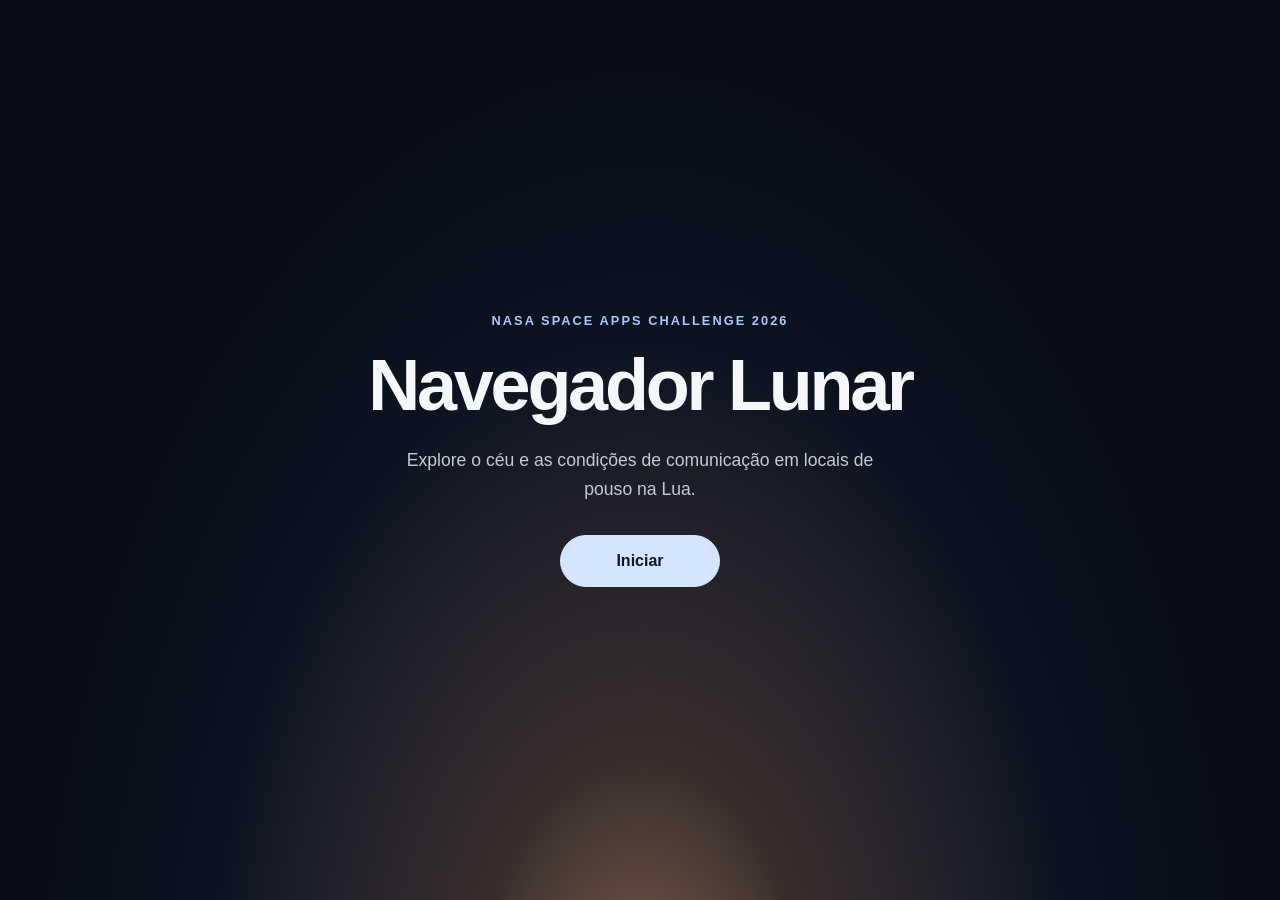
==== src/lunarnav/resources/template/index.html @ e4a52fcb "front end inicial" ====
<!doctype html>
<html lang="pt-BR">
  <head>
    <meta charset="UTF-8" />
    <meta name="viewport" content="width=device-width, initial-scale=1.0" />
    <meta
      name="description"
      content="Explore as condições de iluminação e comunicação em locais de pouso na Lua."
    />
    <title>Navegador Lunar</title>
    <link rel="stylesheet" href="../css/style.css" />
  </head>
  <body>
    <main class="screen">
      <section class="welcome" aria-labelledby="page-title">
        <p class="eyebrow">NASA Space Apps Challenge 2026</p>
        <h1 id="page-title">Navegador Lunar</h1>
        <p class="description">
          Explore o céu e as condições de comunicação em locais de pouso na Lua.
        </p>
        <a class="start-button" href="principal.html">Iniciar</a>
      </section>
    </main>
  </body>
</html>
---- src/lunarnav/resources/css/style.css ----
:root {
  color-scheme: dark;
  font-family: "Segoe UI", Arial, sans-serif;
  background: #080d18;
  color: #f5f7fb;
  font-synthesis: none;
  text-rendering: optimizeLegibility;
  -webkit-font-smoothing: antialiased;
  -moz-osx-font-smoothing: grayscale;
}

* {
  box-sizing: border-box;
}

body {
  min-width: 320px;
  min-height: 100vh;
  margin: 0;
}

.screen {
  display: grid;
  min-height: 100vh;
  place-items: center;
  padding: 2rem;
  overflow: hidden;
  background:
    radial-gradient(ellipse at 50% 115%, #80644c 0, #382d2c 19%, transparent 48%),
    radial-gradient(ellipse at 50% 120%, #172338 0, transparent 66%),
    #080d18;
}

.welcome {
  width: min(100%, 38rem);
  text-align: center;
}

.eyebrow {
  margin: 0 0 1rem;
  color: #a9c8ff;
  font-size: 0.8rem;
  font-weight: 700;
  letter-spacing: 0.16em;
  text-transform: uppercase;
}

h1 {
  margin: 0;
  font-size: clamp(2.5rem, 8vw, 4.5rem);
  letter-spacing: -0.045em;
}

.description {
  max-width: 30rem;
  margin: 1.25rem auto 2rem;
  color: #c4cad5;
  font-size: 1.1rem;
  line-height: 1.6;
}

.start-button {
  display: inline-flex;
  min-width: 10rem;
  min-height: 3.25rem;
  align-items: center;
  justify-content: center;
  padding: 0.75rem 1.5rem;
  border: 1px solid #d5e4ff;
  border-radius: 999px;
  background: #d5e4ff;
  color: #101827;
  font-size: 1rem;
  font-weight: 700;
  text-decoration: none;
  transition:
    background-color 160ms ease,
    border-color 160ms ease,
    transform 160ms ease;
}

.start-button:hover {
  transform: translateY(-2px);
  border-color: #fff;
  background: #fff;
}

.start-button:focus-visible {
  outline: 3px solid #91baff;
  outline-offset: 4px;
}

.secondary-button {
  border-color: #7184a5;
  background: transparent;
  color: #f5f7fb;
}

.secondary-button:hover {
  border-color: #d5e4ff;
  background: rgb(213 228 255 / 10%);
}

.map-page {
  min-height: 100vh;
  background:
    radial-gradient(ellipse at 50% 0, rgb(41 70 111 / 28%), transparent 48%),
    #080d18;
}

.map-app {
  display: flex;
  min-height: 100vh;
  flex-direction: column;
  padding: clamp(1rem, 3vw, 2.5rem);
}

.map-header {
  display: grid;
  grid-template-columns: auto 1fr auto;
  align-items: center;
  gap: 1.25rem;
  margin-bottom: 1.5rem;
}

.exit-button {
  display: inline-flex;
  min-height: 2.5rem;
  align-items: center;
  justify-content: center;
  padding: 0.6rem 1.15rem;
  border: 1px solid #ff7777;
  border-radius: 0.65rem;
  background: #d6323f;
  color: #fff;
  font-weight: 700;
  text-decoration: none;
  transition:
    background-color 160ms ease,
    transform 160ms ease;
}

.exit-button:hover {
  transform: translateY(-1px);
  background: #b92330;
}

.exit-button:focus-visible,
.location-tab:focus-visible,
.icon-button:focus-visible,
.submit-location:focus-visible,
.delete-location-button:focus-visible,
.cancel-delete-button:focus-visible {
  outline: 3px solid #91baff;
  outline-offset: 3px;
}

.map-heading .eyebrow {
  margin-bottom: 0.25rem;
  font-size: 0.68rem;
}

.map-heading h1 {
  font-size: clamp(1.5rem, 4vw, 2rem);
  letter-spacing: -0.025em;
}

.map-subtitle {
  margin: 0;
  color: #aab5c7;
  font-size: 0.9rem;
  text-align: right;
}

.map-workspace {
  display: flex;
  min-height: 0;
  flex: 1;
  flex-direction: column;
  overflow: hidden;
  border: 1px solid #25334a;
  border-radius: 1rem;
  background: #0c1422;
  box-shadow: 0 1.5rem 4rem rgb(0 0 0 / 22%);
}

.map-toolbar {
  display: flex;
  align-items: center;
  justify-content: space-between;
  gap: 1rem;
  padding: 1rem 1.25rem;
  border-bottom: 1px solid #25334a;
}

.map-toolbar h2,
.drawer-heading h2 {
  margin: 0;
  font-size: 1.05rem;
}

.map-toolbar p,
.map-footer {
  margin: 0.3rem 0 0;
  color: #9daac0;
  font-size: 0.82rem;
}

.map-hint {
  color: #b6c8e4;
  font-size: 0.85rem;
}

.map-canvas-wrap {
  min-height: 20rem;
  flex: 1;
}

.lunar-map {
  display: block;
  width: 100%;
  height: 100%;
  cursor: grab;
  touch-action: none;
}

.lunar-map:active {
  cursor: grabbing;
}

.map-footer {
  margin: 0;
  padding: 0.7rem 1.25rem;
  border-top: 1px solid #25334a;
}

.scenario-dashboard {
  margin-top: 1.5rem;
  padding: clamp(1rem, 3vw, 1.5rem);
  border: 1px solid #25334a;
  border-radius: 1rem;
  background: #0c1422;
  box-shadow: 0 1.5rem 4rem rgb(0 0 0 / 18%);
}

.scenario-toolbar {
  display: flex;
  align-items: flex-start;
  justify-content: space-between;
  gap: 1.25rem;
  padding-bottom: 1.25rem;
  border-bottom: 1px solid #25334a;
}

.scenario-toolbar .eyebrow {
  margin-bottom: 0.4rem;
  font-size: 0.68rem;
}

.scenario-toolbar h2 {
  margin: 0;
  font-size: clamp(1.25rem, 3vw, 1.6rem);
}

.scenario-toolbar p:not(.eyebrow) {
  max-width: 42rem;
  margin: 0.5rem 0 0;
  color: #9daac0;
  font-size: 0.88rem;
  line-height: 1.5;
}

.scenario-add-button {
  min-height: 2.8rem;
  flex: 0 0 auto;
  padding: 0.65rem 1rem;
  border: 1px solid #6888b6;
  border-radius: 0.65rem;
  background: #172941;
  color: #f5f7fb;
  cursor: pointer;
  font: inherit;
  font-weight: 650;
}

.scenario-add-button:hover {
  background: #223b5d;
}

.scenario-add-button:focus-visible,
.scenario-remove-button:focus-visible,
.scenario-compare-button:focus-visible {
  outline: 3px solid #91baff;
  outline-offset: 3px;
}

.scenario-add-button:disabled {
  border-color: #45536b;
  background: #29364a;
  color: #96a2b5;
  cursor: not-allowed;
}

.scenario-list {
  display: grid;
  grid-template-columns: repeat(auto-fit, minmax(min(100%, 19rem), 1fr));
  gap: 1rem;
  padding-top: 1rem;
}

.scenario-card {
  min-width: 0;
  padding: 1rem;
  border: 1px solid #2c3d56;
  border-radius: 0.8rem;
  background: #101a2a;
}

.scenario-card-header {
  display: flex;
  align-items: center;
  justify-content: space-between;
  gap: 0.75rem;
  margin-bottom: 0.75rem;
}

.scenario-card-header h3 {
  margin: 0;
  font-size: 1rem;
}

.scenario-remove-button {
  padding: 0.35rem 0.55rem;
  border: 1px solid #59414c;
  border-radius: 0.5rem;
  background: transparent;
  color: #ffb6bc;
  cursor: pointer;
  font: inherit;
  font-size: 0.8rem;
}

.scenario-remove-button:hover {
  background: #3a202b;
}

.scenario-fields {
  display: grid;
  gap: 0.65rem;
}

.scenario-fields label {
  margin-top: 0.35rem;
  color: #d6deeb;
  font-size: 0.82rem;
  font-weight: 600;
}

.scenario-fields select,
.scenario-fields input {
  width: 100%;
  min-height: 2.75rem;
  padding: 0.65rem 0.75rem;
  border: 1px solid #394b65;
  border-radius: 0.6rem;
  background: #0a1220;
  color: #f5f7fb;
  font: inherit;
}

.scenario-fields select:focus-visible,
.scenario-fields input:focus-visible {
  outline: 2px solid #91baff;
  outline-offset: 2px;
}

.scenario-fields select:disabled {
  color: #77869d;
}

.scenario-delay-header {
  display: flex;
  align-items: baseline;
  justify-content: space-between;
  gap: 0.75rem;
  margin-top: 0.35rem;
}

.scenario-delay-header label {
  margin: 0;
}

.scenario-delay-value {
  color: #ffd28b;
  font-size: 0.85rem;
  font-weight: 700;
  white-space: nowrap;
}

.scenario-fields input[type="range"] {
  min-height: 1.25rem;
  padding: 0;
  border: 0;
  background: transparent;
  accent-color: #a9c8ff;
  cursor: pointer;
}

.scenario-fields input[type="range"]:focus-visible {
  outline-offset: 4px;
}

.scenario-delay-scale {
  display: flex;
  justify-content: space-between;
  margin-top: -0.5rem;
  color: #9daac0;
  font-size: 0.72rem;
}

.scenario-status {
  margin: 1rem 0 0;
  color: #b7c5d9;
  font-size: 0.85rem;
}

.scenario-status:empty {
  display: none;
}

.scenario-compare-button {
  width: 100%;
  margin-top: 1rem;
}

.scenario-results {
  margin-top: 1.5rem;
  padding-top: 1.25rem;
  border-top: 1px solid #2a3950;
}

.scenario-results > h3 {
  margin: 0 0 1rem;
  font-size: 1.1rem;
}

.scenario-metrics {
  display: grid;
  grid-template-columns: repeat(auto-fit, minmax(min(100%, 16rem), 1fr));
  gap: 1rem;
}

.scenario-metric-card {
  padding: 1rem;
  border: 1px solid #2c3d56;
  border-radius: 0.8rem;
  background: #101a2a;
}

.scenario-metric-card h4 {
  margin: 0;
  font-size: 0.95rem;
}

.scenario-metric-location {
  margin: 0.35rem 0 0.9rem;
  color: #9daac0;
  font-size: 0.8rem;
}

.scenario-metric-list {
  display: grid;
  gap: 0.7rem;
  margin: 0;
}

.scenario-metric-list > div {
  display: flex;
  justify-content: space-between;
  gap: 0.75rem;
  padding-top: 0.6rem;
  border-top: 1px solid #25334a;
}

.scenario-metric-list dt {
  color: #b7c5d9;
  font-size: 0.8rem;
}

.scenario-metric-list dd {
  margin: 0;
  color: #ffd28b;
  font-weight: 700;
}

.scenario-data-status {
  margin: 0.9rem 0 0;
  color: #a9c8ff;
  font-size: 0.78rem;
}

.timeline-placeholder {
  margin-top: 1rem;
  padding: 1rem;
  border: 1px dashed #40516b;
  border-radius: 0.8rem;
  background:
    linear-gradient(90deg, transparent 49.8%, #24354d 50%, transparent 50.2%),
    linear-gradient(transparent 49.8%, #24354d 50%, transparent 50.2%),
    #0a1220;
}

.timeline-placeholder h4 {
  margin: 0;
  font-size: 0.9rem;
}

.timeline-placeholder p {
  margin: 0.5rem 0 0;
  color: #b7c5d9;
  font-size: 0.82rem;
  line-height: 1.5;
}

.map-status {
  position: absolute;
  width: 1px;
  height: 1px;
  overflow: hidden;
  clip: rect(0, 0, 0, 0);
  white-space: nowrap;
  clip-path: inset(50%);
}

.map-status:not(:empty) {
  position: static;
  width: auto;
  height: auto;
  margin: 0.75rem 0 0;
  color: #ffd28b;
  font-size: 0.85rem;
  clip: auto;
  clip-path: none;
  white-space: normal;
}

.map-actions {
  display: flex;
  flex-wrap: wrap;
  justify-content: flex-end;
  gap: 0.75rem;
  margin-top: 1rem;
}

.location-tab {
  display: flex;
  min-height: 3.25rem;
  align-items: center;
  gap: 0.6rem;
  padding: 0.75rem 1rem;
  border: 1px solid #6888b6;
  border-radius: 0.8rem;
  background: #172941;
  color: #f5f7fb;
  cursor: pointer;
  font: inherit;
  font-weight: 650;
  box-shadow: 0 0.5rem 1.5rem rgb(0 0 0 / 25%);
}

.location-tab:hover {
  background: #223b5d;
}

.comparison-tab {
  border-color: #6876a9;
  background: #242a49;
}

.comparison-tab:hover {
  background: #343c66;
}

.delete-tab {
  border-color: #ff7777;
  background: #852d38;
}

.delete-tab:hover {
  background: #a52e3b;
}

.delete-tab > span:first-child {
  color: #ffd1d1;
}

.location-tab > span:first-child {
  color: #a9c8ff;
  font-size: 1.35rem;
  line-height: 1;
}

.drawer-backdrop {
  position: fixed;
  z-index: 4;
  inset: 0;
  background: rgb(3 7 14 / 62%);
  opacity: 0;
  transition: opacity 220ms ease;
}

.drawer-backdrop[hidden] {
  display: block;
  visibility: hidden;
}

.drawer-backdrop.is-visible {
  visibility: visible;
  opacity: 1;
}

.side-drawer {
  position: fixed;
  z-index: 5;
  top: 0;
  right: 0;
  display: flex;
  width: min(25rem, 100%);
  height: 100vh;
  flex-direction: column;
  padding: 1.5rem;
  border-left: 1px solid #2d405d;
  background: #101a2a;
  box-shadow: -1rem 0 3rem rgb(0 0 0 / 30%);
  transform: translateX(102%);
  transition: transform 240ms ease;
}

.side-drawer.is-open {
  transform: translateX(0);
}

.drawer-heading {
  display: flex;
  align-items: center;
  justify-content: space-between;
  gap: 1rem;
  padding-bottom: 1.25rem;
  border-bottom: 1px solid #2a3950;
}

.drawer-heading .eyebrow {
  margin-bottom: 0.4rem;
  font-size: 0.68rem;
}

.icon-button {
  display: grid;
  width: 2.5rem;
  height: 2.5rem;
  place-items: center;
  border: 1px solid #40516b;
  border-radius: 0.65rem;
  background: transparent;
  color: #f5f7fb;
  cursor: pointer;
  font: inherit;
  font-size: 1.5rem;
}

.icon-button:hover {
  background: #22314a;
}

.location-form {
  display: grid;
  gap: 0.65rem;
  padding-top: 1.5rem;
}

.location-form label {
  margin-top: 0.65rem;
  color: #d6deeb;
  font-size: 0.88rem;
  font-weight: 600;
}

.location-form input {
  width: 100%;
  min-height: 2.9rem;
  padding: 0.7rem 0.8rem;
  border: 1px solid #394b65;
  border-radius: 0.6rem;
  background: #0a1220;
  color: #f5f7fb;
  font: inherit;
}

.location-form input[type="color"] {
  width: 3.5rem;
  min-height: 2.75rem;
  padding: 0.25rem;
  cursor: pointer;
}

.location-color-field {
  display: flex;
  align-items: center;
  justify-content: space-between;
  gap: 1rem;
  margin-top: 0.5rem;
}

.location-color-field label {
  margin: 0;
}

.location-form select {
  width: 100%;
  min-height: 2.9rem;
  padding: 0.7rem 0.8rem;
  border: 1px solid #394b65;
  border-radius: 0.6rem;
  background: #0a1220;
  color: #f5f7fb;
  font: inherit;
}

.location-form input::placeholder {
  color: #77869d;
}

.location-form input:focus-visible,
.location-form select:focus-visible {
  outline: 2px solid #91baff;
  outline-offset: 2px;
}

.map-pick-button {
  min-height: 2.9rem;
  margin-top: 0.8rem;
  border: 1px solid #6888b6;
  border-radius: 0.65rem;
  background: #172941;
  color: #f5f7fb;
  cursor: pointer;
  font: inherit;
  font-weight: 650;
}

.map-pick-button:hover {
  background: #223b5d;
}

.map-pick-button:focus-visible {
  outline: 2px solid #91baff;
  outline-offset: 2px;
}

.lunar-map.is-selecting {
  cursor: crosshair;
}

.submit-location {
  min-height: 3rem;
  margin-top: 1.1rem;
  border: 1px solid #b9d1f6;
  border-radius: 0.65rem;
  background: #c9ddfb;
  color: #101827;
  cursor: pointer;
  font: inherit;
  font-weight: 700;
}

.submit-location:hover {
  background: #e0ecff;
}

.submit-location:disabled {
  border-color: #45536b;
  background: #29364a;
  color: #96a2b5;
  cursor: not-allowed;
}

.submit-location:disabled:hover {
  background: #29364a;
}

.comparison-result {
  margin-top: 1.5rem;
  padding-top: 1.25rem;
  border-top: 1px solid #2a3950;
}

.comparison-result h3 {
  margin: 0 0 1rem;
  font-size: 1rem;
}

.comparison-result dl {
  display: grid;
  gap: 0.8rem;
  margin: 0;
}

.comparison-result dl > div {
  display: flex;
  flex-direction: column;
  gap: 0.2rem;
}

.comparison-result dt {
  color: #9daac0;
  font-size: 0.8rem;
}

.comparison-result dd {
  margin: 0;
  color: #f5f7fb;
  font-weight: 600;
}

.comparison-result .distance-result dd {
  color: #ffcf7e;
  font-size: 1.25rem;
}

.comparison-note {
  margin: 1rem 0 0;
  color: #9daac0;
  font-size: 0.8rem;
  line-height: 1.5;
}

.location-form .comparison-note {
  margin: 0.5rem 0 0;
}

.delete-confirmation {
  margin-top: 1.5rem;
  padding-top: 1.25rem;
  border-top: 1px solid #55313a;
}

.delete-confirmation h3 {
  margin: 0 0 0.75rem;
  color: #ffd1d1;
  font-size: 1rem;
}

.delete-confirmation > p:not(.comparison-note) {
  margin: 0;
  color: #f5f7fb;
  font-weight: 600;
  line-height: 1.5;
}

.delete-location-button,
.cancel-delete-button {
  width: 100%;
  min-height: 3rem;
  margin-top: 0.8rem;
  border: 1px solid #ff7777;
  border-radius: 0.65rem;
  background: #d6323f;
  color: #fff;
  cursor: pointer;
  font: inherit;
  font-weight: 700;
}

.delete-location-button:hover {
  background: #b92330;
}

.cancel-delete-button {
  border-color: #40516b;
  background: transparent;
  color: #d6deeb;
}

.cancel-delete-button:hover {
  background: #22314a;
}

@media (prefers-reduced-motion: reduce) {
  *,
  *::before,
  *::after {
    scroll-behavior: auto !important;
    transition-duration: 0.01ms !important;
  }
}

@media (max-width: 640px) {
  .map-app {
    min-height: 100svh;
    padding: 1rem;
  }

  .map-header {
    grid-template-columns: auto 1fr;
    gap: 0.75rem;
    margin-bottom: 1rem;
  }

  .map-subtitle {
    grid-column: 2;
    margin-top: -0.6rem;
    text-align: left;
  }

  .map-toolbar {
    align-items: flex-start;
  }

  .scenario-toolbar {
    flex-direction: column;
  }

  .scenario-add-button {
    width: 100%;
  }

  .map-hint {
    max-width: 8rem;
    text-align: right;
  }

  .map-canvas-wrap {
    min-height: 18rem;
  }

  .map-actions {
    align-items: stretch;
  }

  .location-tab {
    flex: 1 1 13rem;
    justify-content: center;
    border: 1px solid #6888b6;
    border-radius: 0.8rem;
  }

  .comparison-tab {
    border-color: #6876a9;
  }

  .delete-tab {
    border-color: #ff7777;
  }
}
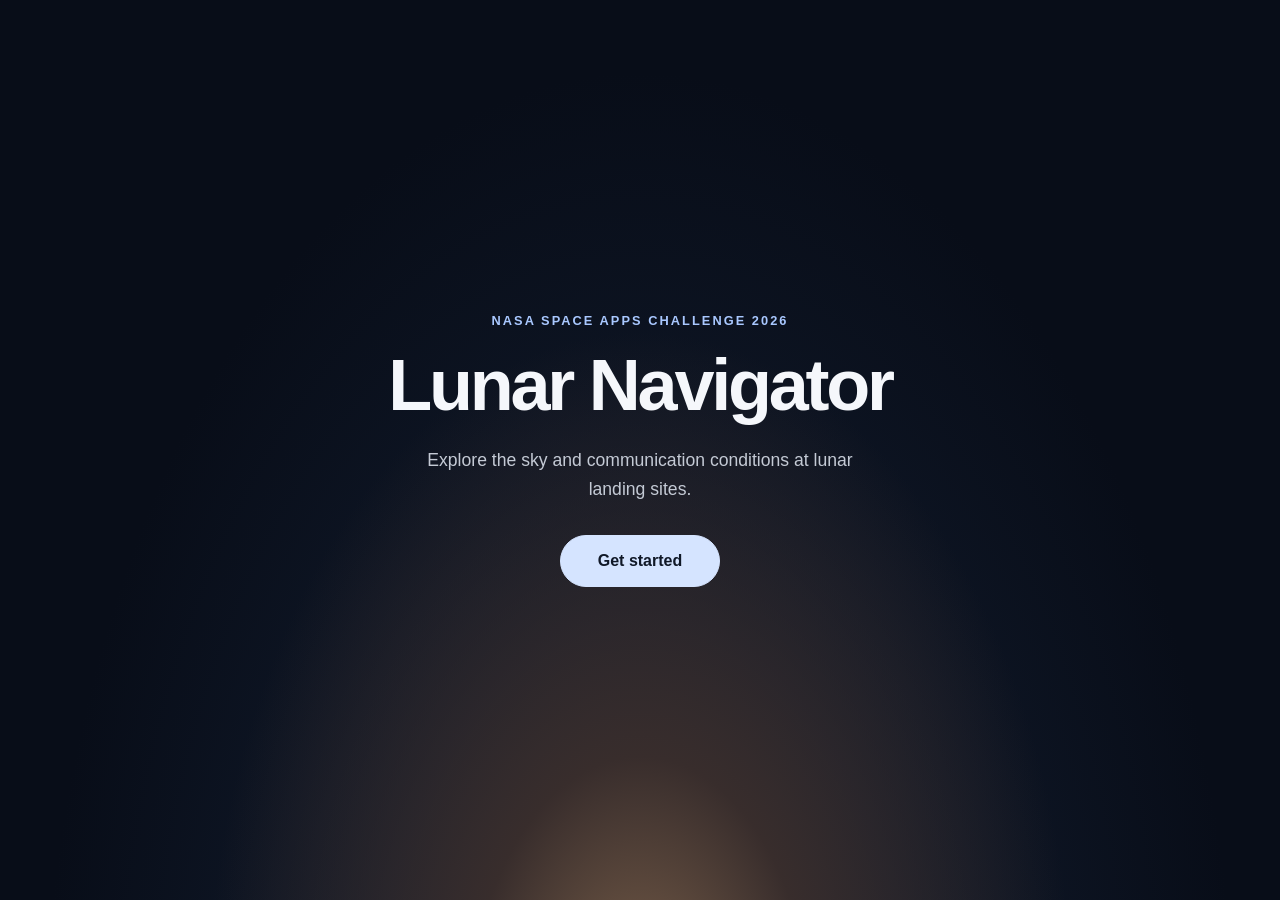
==== commit 8364b53e: "front end traduzido, integração entre back e front feita, etc" ====
--- a/src/lunarnav/resources/template/index.html
+++ b/src/lunarnav/resources/template/index.html
@@ -1,24 +1,24 @@
 <!doctype html>
-<html lang="pt-BR">
+<html lang="en">
   <head>
     <meta charset="UTF-8" />
     <meta name="viewport" content="width=device-width, initial-scale=1.0" />
     <meta
       name="description"
-      content="Explore as condições de iluminação e comunicação em locais de pouso na Lua."
+      content="Explore lighting and communication conditions at lunar landing sites."
     />
-    <title>Navegador Lunar</title>
+    <title>Lunar Navigator</title>
     <link rel="stylesheet" href="../css/style.css" />
   </head>
   <body>
     <main class="screen">
       <section class="welcome" aria-labelledby="page-title">
         <p class="eyebrow">NASA Space Apps Challenge 2026</p>
-        <h1 id="page-title">Navegador Lunar</h1>
+        <h1 id="page-title">Lunar Navigator</h1>
         <p class="description">
-          Explore o céu e as condições de comunicação em locais de pouso na Lua.
+          Explore the sky and communication conditions at lunar landing sites.
         </p>
-        <a class="start-button" href="principal.html">Iniciar</a>
+        <a class="start-button" href="/template/map.html">Get started</a>
       </section>
     </main>
   </body>
